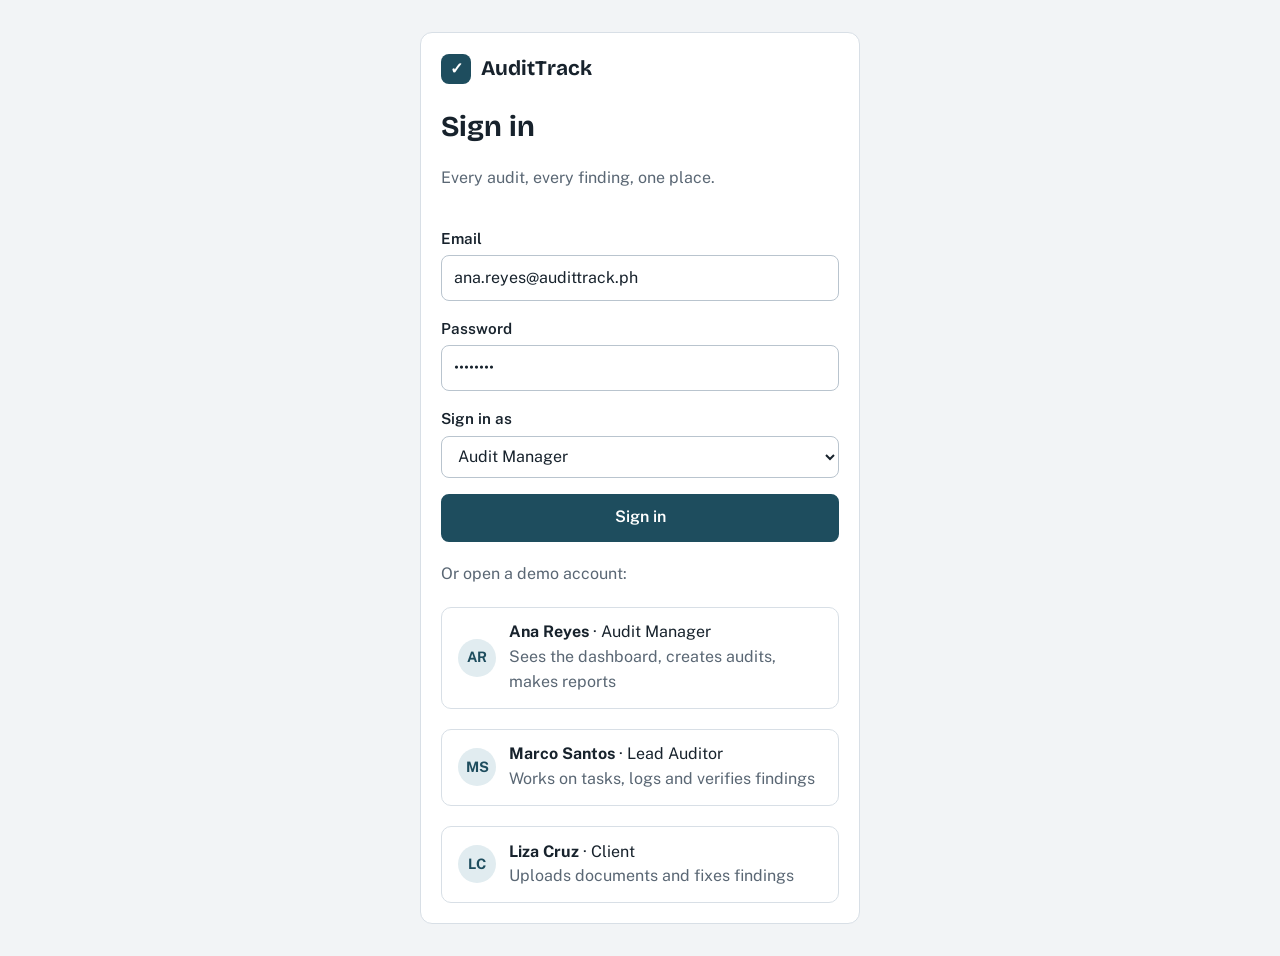
==== index.html @ 6f2d4442 "Add files via upload AuditTrack Demo" ====
<!DOCTYPE html>
<html lang="en">
<head>
  <meta charset="UTF-8">
  <meta name="viewport" content="width=device-width, initial-scale=1">
  <title>Sign in | AuditTrack</title>
  <meta name="description" content="AuditTrack keeps every audit, document, and finding in one place.">
  <link rel="preconnect" href="https://fonts.googleapis.com">
  <link rel="preconnect" href="https://fonts.gstatic.com" crossorigin>
  <link href="https://fonts.googleapis.com/css2?family=Bricolage+Grotesque:wght@600;700&family=IBM+Plex+Mono:wght@500&family=Public+Sans:wght@400;600;700&display=swap" rel="stylesheet">
  <link rel="stylesheet" href="style.css">
</head>
<body>
  <main class="login">
    <div class="card login-card">
      <a class="brand" href="index.html"><span class="brand-mark" aria-hidden="true">&#10003;</span>AuditTrack</a>
      <div>
        <h1>Sign in</h1>
        <p class="muted">Every audit, every finding, one place.</p>
      </div>

      <!-- The sign-in form. script.js sends you to the right page based on the role you pick. -->
      <form id="login-form">
        <div>
          <label for="email">Email</label>
          <input id="email" name="email" type="email" value="ana.reyes@audittrack.ph">
        </div>
        <div>
          <label for="password">Password</label>
          <input id="password" name="password" type="password" value="demo1234">
        </div>
        <div>
          <label for="role">Sign in as</label>
          <select id="role" name="role">
            <option value="dashboard.html">Audit Manager</option>
            <option value="audit.html">Auditor</option>
            <option value="portal.html">Client</option>
          </select>
        </div>
        <button class="btn" type="submit">Sign in</button>
      </form>

      <p class="muted" style="margin:0">Or open a demo account:</p>
      <a class="account" href="dashboard.html">
        <span class="avatar">AR</span>
        <span><strong>Ana Reyes</strong> &middot; Audit Manager<br><span class="muted">Sees the dashboard, creates audits, makes reports</span></span>
      </a>
      <a class="account" href="audit.html">
        <span class="avatar">MS</span>
        <span><strong>Marco Santos</strong> &middot; Lead Auditor<br><span class="muted">Works on tasks, logs and verifies findings</span></span>
      </a>
      <a class="account" href="portal.html">
        <span class="avatar">LC</span>
        <span><strong>Liza Cruz</strong> &middot; Client<br><span class="muted">Uploads documents and fixes findings</span></span>
      </a>
    </div>
  </main>
  <script src="script.js"></script>
</body>
</html>
---- style.css ----
/* AuditTrack - shared stylesheet
   Every page uses this one file, so a change here changes the whole site. */

/* ---------- 1. Colors and fonts (change these to restyle everything) ---------- */
:root {
  --ink: #17222C;      /* main text */
  --paper: #F2F4F6;    /* page background */
  --white: #FFFFFF;    /* cards */
  --muted: #5A6774;    /* quiet text */
  --line: #D8DFE6;     /* borders */
  --brand: #1E4D5E;    /* AuditTrack teal: buttons, header, links */
  --brand-soft: #E1ECF0;
  /* status colors: each one means something */
  --good: #2C7A4B;  --good-soft: #E2F1E8;   /* done, verified, closed */
  --warn: #94600F;  --warn-soft: #FBEFD9;   /* due soon, medium risk */
  --crit: #B03636;  --crit-soft: #F8E3E3;   /* overdue, high risk, open */
  --info: #2D639E;  --info-soft: #E2ECF7;   /* planning, low risk */
  --head: "Bricolage Grotesque", "Segoe UI", Arial, sans-serif;
  --body: "Public Sans", "Segoe UI", Arial, sans-serif;
  --mono: "IBM Plex Mono", Consolas, monospace;
}
* { box-sizing: border-box; }
body {
  margin: 0;
  font-family: var(--body);
  font-size: 1rem;
  line-height: 1.55;
  color: var(--ink);
  background: var(--paper);
}
img { max-width: 100%; display: block; }
a { color: var(--brand); }
a:focus-visible, button:focus-visible, input:focus-visible,
textarea:focus-visible, select:focus-visible, summary:focus-visible {
  outline: 3px solid var(--warn);
  outline-offset: 2px;
}
.wrap { width: min(1160px, 100% - 2.5rem); margin-inline: auto; }
.ref { font-family: var(--mono); font-size: .88rem; color: var(--muted); }
td.ref { white-space: nowrap; }
.muted { color: var(--muted); }

/* ---------- 2. Header and navigation ---------- */
.site-header {
  background: var(--brand);
  color: var(--white);
  position: sticky; top: 0; z-index: 10;
}
.nav { display: flex; align-items: center; justify-content: space-between; min-height: 64px; gap: 1rem; }
.brand {
  display: flex; align-items: center; gap: .6rem;
  font-family: var(--head); font-weight: 700; font-size: 1.3rem;
  color: var(--white); text-decoration: none;
}
.brand-mark {
  width: 30px; height: 30px; border-radius: 8px;
  background: var(--white); color: var(--brand);
  display: grid; place-items: center; font-size: 1rem; font-weight: 800;
}
.menu { display: flex; gap: .25rem; list-style: none; margin: 0; padding: 0; }
.menu a {
  display: block; padding: .45rem .85rem; border-radius: 8px;
  color: #CFE0E6; text-decoration: none; font-weight: 600;
}
.menu a:hover { color: var(--white); background: rgba(255,255,255,.1); }
.menu a[aria-current="page"] { background: var(--white); color: var(--brand); }
.menu-toggle {
  display: none; border: 1px solid rgba(255,255,255,.4); background: transparent; color: var(--white);
  border-radius: 8px; padding: .4rem .8rem; font: inherit; font-weight: 600; cursor: pointer;
}
.user { font-size: .9rem; color: #CFE0E6; white-space: nowrap; }

/* ---------- 3. Page title area ---------- */
.page-head { padding: 2.25rem 0 1.25rem; }
.page-head h1 {
  font-family: var(--head); font-weight: 700; font-size: clamp(1.8rem, 4vw, 2.5rem);
  line-height: 1.1; margin: 0 0 .4rem;
}
.page-head p { color: var(--muted); margin: 0; max-width: 65ch; }
main { padding-bottom: 3rem; }
.stack { display: grid; gap: 1.25rem; }

/* ---------- 4. Cards, buttons, pills ---------- */
.card {
  background: var(--white); border: 1px solid var(--line);
  border-radius: 12px; padding: 1.25rem; min-width: 0;
}
.card h2 { font-family: var(--head); font-size: 1.15rem; margin: 0 0 1rem; }
.card-head { display: flex; justify-content: space-between; align-items: center; gap: 1rem; flex-wrap: wrap; margin-bottom: 1rem; }
.card-head h2 { margin: 0; }

.btn {
  display: inline-block; padding: .6rem 1.1rem; border-radius: 8px;
  background: var(--brand); color: var(--white); text-decoration: none;
  border: 2px solid var(--brand); cursor: pointer; font: inherit; font-weight: 600;
  position: relative;
}
.btn:hover { filter: brightness(1.15); }
.btn.ghost { background: var(--white); color: var(--brand); }
.btn.good { background: var(--good); border-color: var(--good); }
.btn.danger { background: var(--white); color: var(--crit); border-color: var(--crit); }
.btn.small { padding: .3rem .75rem; font-size: .9rem; }
.btn-row { display: flex; gap: .6rem; flex-wrap: wrap; align-items: center; }
/* hides the real file picker inside an Upload button */
.btn input[type="file"] { position: absolute; inset: 0; opacity: 0; cursor: pointer; }

.pill {
  display: inline-block; padding: .1rem .65rem; border-radius: 999px;
  font-size: .82rem; font-weight: 700; white-space: nowrap;
  background: var(--paper); color: var(--muted);
}
.pill.good { background: var(--good-soft); color: var(--good); }
.pill.warn { background: var(--warn-soft); color: var(--warn); }
.pill.crit { background: var(--crit-soft); color: var(--crit); }
.pill.info { background: var(--info-soft); color: var(--info); }
.pill.brand { background: var(--brand-soft); color: var(--brand); }

/* ---------- 5. Dashboard ---------- */
.stats { display: grid; grid-template-columns: repeat(4, 1fr); gap: 1rem; }
.stat .number { font-family: var(--head); font-size: 2.2rem; font-weight: 700; line-height: 1; }
.stat .label { color: var(--muted); margin-top: .4rem; font-size: .92rem; }
.stat.alert .number { color: var(--crit); }
.grid-3 { display: grid; grid-template-columns: repeat(3, 1fr); gap: 1rem; }
.grid-2 { display: grid; grid-template-columns: repeat(2, 1fr); gap: 1rem; }

/* simple bar chart: the width of .fill is set in the HTML, e.g. style="width: 50%" */
.bars { display: grid; gap: .7rem; }
.bar { display: grid; grid-template-columns: 120px 1fr 24px; gap: .6rem; align-items: center; font-size: .92rem; }
.track { height: 10px; background: var(--paper); border-radius: 5px; overflow: hidden; }
.fill { height: 100%; background: var(--brand); border-radius: 5px; }
.fill.crit { background: var(--crit); }
.fill.warn { background: var(--warn); }
.fill.info { background: var(--info); }
.fill.good { background: var(--good); }
.bar b { text-align: right; }

/* ---------- 6. Tables ---------- */
.table-wrap { overflow-x: auto; }
table { width: 100%; border-collapse: collapse; }
th {
  text-align: left; font-size: .78rem; text-transform: uppercase; letter-spacing: .06em;
  color: var(--muted); padding: .55rem .7rem; border-bottom: 1px solid var(--line); white-space: nowrap;
}
td { padding: .7rem; border-bottom: 1px solid var(--line); vertical-align: middle; }
tbody tr:last-child td { border-bottom: 0; }
tbody tr:hover td { background: var(--paper); }

/* ---------- 7. Lists (tasks, documents) ---------- */
.list { list-style: none; margin: 0; padding: 0; }
.list li {
  display: flex; align-items: center; gap: .8rem; justify-content: space-between;
  padding: .75rem 0; border-bottom: 1px solid var(--line);
}
.list li:last-child { border-bottom: 0; }
.list .text { flex: 1; min-width: 0; }
.list .small { font-size: .88rem; color: var(--muted); }
.task input[type="checkbox"] { width: 20px; height: 20px; accent-color: var(--brand); cursor: pointer; flex: none; }
.task.done strong { text-decoration: line-through; color: var(--muted); }

.progress { display: flex; align-items: center; gap: .7rem; margin-bottom: .5rem; font-size: .92rem; }
.progress .track { flex: 1; }

/* ---------- 8. Audit page: stages and tabs ---------- */
.stages { display: grid; grid-template-columns: repeat(5, 1fr); gap: .4rem; list-style: none; padding: 0; margin: 1rem 0 0; }
.stages li { padding: .5rem .7rem; border-radius: 8px; background: var(--paper); color: var(--muted); font-weight: 600; font-size: .9rem; }
.stages li.done { background: var(--brand-soft); color: var(--brand); }
.stages li.now { background: var(--brand); color: var(--white); }

.tabs { display: flex; gap: .25rem; border-bottom: 1px solid var(--line); overflow-x: auto; }
.tab {
  background: none; border: 0; border-bottom: 3px solid transparent;
  padding: .7rem 1rem; font: inherit; font-weight: 600; color: var(--muted); cursor: pointer; white-space: nowrap;
}
.tab.active { color: var(--ink); border-bottom-color: var(--brand); }
.panel[hidden] { display: none; }

/* ---------- 9. Finding cards ---------- */
.finding {
  border: 1px solid var(--line); border-left: 5px solid var(--info);
  border-radius: 10px; padding: 1rem 1.1rem; background: var(--white);
  display: grid; gap: .5rem;
}
.finding.high { border-left-color: var(--crit); }
.finding.medium { border-left-color: var(--warn); }
.finding h3 { margin: 0; font-size: 1.05rem; }
.finding p { margin: 0; }
.finding .top { display: flex; justify-content: space-between; gap: .5rem; flex-wrap: wrap; }
.action { background: var(--paper); border-radius: 8px; padding: .7rem .9rem; font-size: .95rem; }
.action b { font-size: .75rem; text-transform: uppercase; letter-spacing: .06em; color: var(--muted); display: block; }
.reply { border-left: 3px solid var(--brand); padding-left: .7rem; margin-top: .5rem; }

/* ---------- 10. Forms ---------- */
form { display: grid; gap: 1rem; }
.form-grid { display: grid; grid-template-columns: 1fr 1fr; gap: 1rem; }
.form-grid .full { grid-column: 1 / -1; }
label { font-weight: 600; display: block; margin-bottom: .3rem; font-size: .95rem; }
input, select, textarea {
  width: 100%; font: inherit; padding: .6rem .75rem; border-radius: 8px;
  border: 1px solid #B9C4CE; background: var(--white); color: var(--ink);
}
textarea { min-height: 90px; resize: vertical; }
fieldset { border: 1px solid var(--line); border-radius: 8px; padding: .7rem 1rem; margin: 0; }
legend { font-weight: 600; padding: 0 .3rem; }
label.choice { display: flex; align-items: center; gap: .5rem; font-weight: 400; margin: .2rem 0; }
label.choice input { width: auto; }
details > summary { cursor: pointer; list-style: none; }
details > summary::-webkit-details-marker { display: none; }
details[open] > summary { margin-bottom: 1rem; }
.inset { background: var(--paper); border-radius: 10px; padding: 1rem; }

/* ---------- 11. Login page ---------- */
.login { min-height: 100vh; display: grid; place-items: center; padding: 2rem 1.25rem; }
.login-card { width: 100%; max-width: 440px; display: grid; gap: 1.25rem; }
.login-card .brand { color: var(--ink); }
.login-card .brand-mark { background: var(--brand); color: var(--white); }
.login-card h1 { font-family: var(--head); margin: 0; font-size: 1.8rem; }
.account {
  display: flex; gap: .8rem; align-items: center; text-decoration: none; color: var(--ink);
  border: 1px solid var(--line); border-radius: 10px; padding: .8rem 1rem;
}
.account:hover { border-color: var(--brand); background: var(--paper); }
.avatar {
  width: 38px; height: 38px; border-radius: 50%; flex: none;
  background: var(--brand-soft); color: var(--brand);
  display: grid; place-items: center; font-weight: 700; font-size: .9rem;
}

/* ---------- 12. Report preview ---------- */
.report { border: 2px dashed var(--line); }
.report-nums { display: grid; grid-template-columns: repeat(4, 1fr); gap: .7rem; margin: 1rem 0; }
.report-nums div { background: var(--paper); border-radius: 8px; padding: .7rem; }
.report-nums b { display: block; font-size: 1.3rem; }

/* ---------- 13. Pop-up message (toast) ---------- */
.toast {
  position: fixed; left: 50%; bottom: 24px; transform: translateX(-50%);
  background: var(--ink); color: var(--white); padding: .7rem 1.1rem; border-radius: 8px;
  font-weight: 600; opacity: 0; pointer-events: none; transition: opacity .2s;
  max-width: calc(100% - 2rem); z-index: 50;
}
.toast.show { opacity: 1; }

/* ---------- 14. Footer ---------- */
.site-footer { background: var(--ink); color: #B8C3CC; padding: 1.75rem 0; font-size: .92rem; }
.site-footer .wrap { display: flex; justify-content: space-between; gap: 1rem; flex-wrap: wrap; }
.site-footer p { margin: 0; }

/* ---------- 15. Phones and tablets ---------- */
@media (max-width: 900px) {
  .stats { grid-template-columns: 1fr 1fr; }
  .grid-3, .grid-2 { grid-template-columns: 1fr; }
  .report-nums { grid-template-columns: 1fr 1fr; }
}
@media (max-width: 720px) {
  .menu-toggle { display: block; }
  .user { display: none; }
  .menu {
    display: none; position: absolute; left: 0; right: 0; top: 64px;
    flex-direction: column; background: var(--brand); padding: .5rem 1.25rem 1rem;
  }
  .menu.open { display: flex; }
  .form-grid { grid-template-columns: 1fr; }
  .stages { grid-template-columns: 1fr 1fr; }
}
@media (prefers-reduced-motion: reduce) { .toast { transition: none; } }
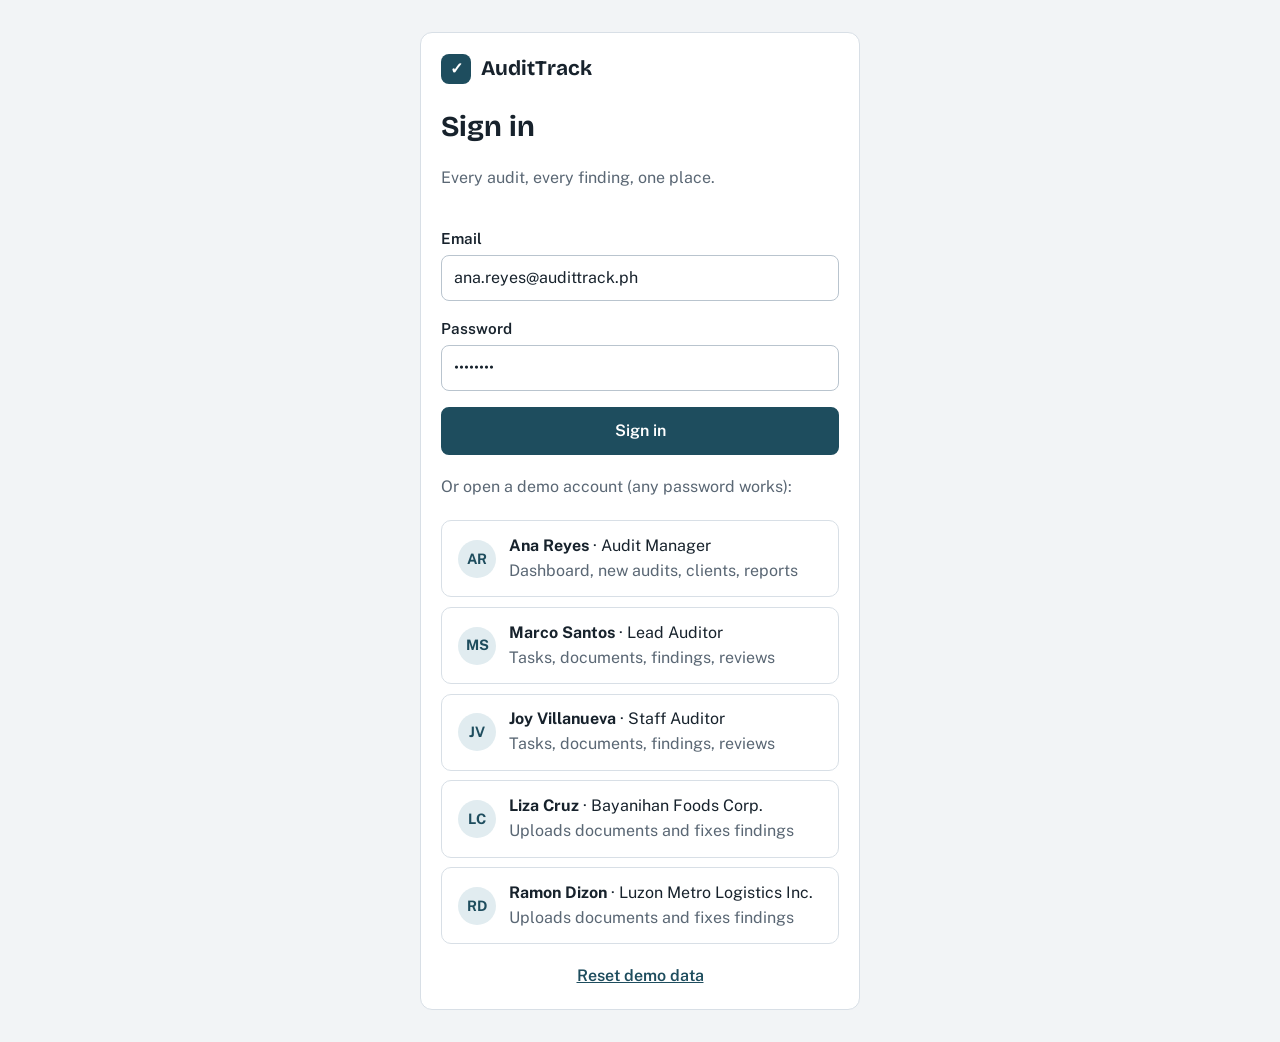
==== commit de064c32: "Add files via upload AuditTrack Demo" ====
--- a/index.html
+++ b/index.html
@@ -10,7 +10,7 @@
   <link href="https://fonts.googleapis.com/css2?family=Bricolage+Grotesque:wght@600;700&family=IBM+Plex+Mono:wght@500&family=Public+Sans:wght@400;600;700&display=swap" rel="stylesheet">
   <link rel="stylesheet" href="style.css">
 </head>
-<body>
+<body data-page="login" data-roles="">
   <main class="login">
     <div class="card login-card">
       <a class="brand" href="index.html"><span class="brand-mark" aria-hidden="true">&#10003;</span>AuditTrack</a>
@@ -19,42 +19,28 @@
         <p class="muted">Every audit, every finding, one place.</p>
       </div>
 
-      <!-- The sign-in form. script.js sends you to the right page based on the role you pick. -->
-      <form id="login-form">
+      <form id="login-form" novalidate>
         <div>
           <label for="email">Email</label>
-          <input id="email" name="email" type="email" value="ana.reyes@audittrack.ph">
+          <input id="email" name="email" type="email" value="ana.reyes@audittrack.ph" autocomplete="username">
         </div>
         <div>
           <label for="password">Password</label>
-          <input id="password" name="password" type="password" value="demo1234">
+          <input id="password" name="password" type="password" value="demo1234" autocomplete="current-password">
         </div>
-        <div>
-          <label for="role">Sign in as</label>
-          <select id="role" name="role">
-            <option value="dashboard.html">Audit Manager</option>
-            <option value="audit.html">Auditor</option>
-            <option value="portal.html">Client</option>
-          </select>
-        </div>
+        <p class="form-error" id="login-error"></p>
         <button class="btn" type="submit">Sign in</button>
       </form>
 
-      <p class="muted" style="margin:0">Or open a demo account:</p>
-      <a class="account" href="dashboard.html">
-        <span class="avatar">AR</span>
-        <span><strong>Ana Reyes</strong> &middot; Audit Manager<br><span class="muted">Sees the dashboard, creates audits, makes reports</span></span>
-      </a>
-      <a class="account" href="audit.html">
-        <span class="avatar">MS</span>
-        <span><strong>Marco Santos</strong> &middot; Lead Auditor<br><span class="muted">Works on tasks, logs and verifies findings</span></span>
-      </a>
-      <a class="account" href="portal.html">
-        <span class="avatar">LC</span>
-        <span><strong>Liza Cruz</strong> &middot; Client<br><span class="muted">Uploads documents and fixes findings</span></span>
-      </a>
+      <p class="muted" style="margin:0">Or open a demo account (any password works):</p>
+      <!-- script.js lists the demo accounts here -->
+      <div class="stack-sm" id="demo-accounts"></div>
+
+      <button class="link-btn" id="reset-data" type="button">Reset demo data</button>
     </div>
   </main>
+  <div class="toast" id="toast" role="status" aria-live="polite"></div>
+  <script src="data.js"></script>
   <script src="script.js"></script>
 </body>
 </html>
--- a/style.css
+++ b/style.css
@@ -68,7 +68,40 @@
   display: none; border: 1px solid rgba(255,255,255,.4); background: transparent; color: var(--white);
   border-radius: 8px; padding: .4rem .8rem; font: inherit; font-weight: 600; cursor: pointer;
 }
-.user { font-size: .9rem; color: #CFE0E6; white-space: nowrap; }
+.header-right { display: flex; align-items: center; gap: .75rem; }
+.user { display: flex; align-items: center; gap: .5rem; font-size: .92rem; color: #CFE0E6; white-space: nowrap; }
+.btn.on-dark { background: transparent; border-color: rgba(255,255,255,.45); color: var(--white); }
+.btn.on-dark:hover { background: rgba(255,255,255,.12); filter: none; }
+
+/* notifications bell and its drop-down box */
+.bell-wrap { position: relative; }
+.bell {
+  position: relative; background: transparent; border: 0; color: var(--white);
+  padding: .4rem; border-radius: 8px; cursor: pointer; display: grid; place-items: center;
+}
+.bell:hover { background: rgba(255,255,255,.12); }
+.badge {
+  position: absolute; top: -4px; right: -6px; min-width: 19px; height: 19px; padding: 0 5px;
+  border-radius: 999px; background: var(--crit); color: var(--white);
+  font-size: .72rem; font-weight: 700; display: grid; place-items: center;
+}
+.dropdown {
+  position: absolute; right: 0; top: calc(100% + 10px); width: min(360px, 88vw);
+  background: var(--white); color: var(--ink); border: 1px solid var(--line); border-radius: 12px;
+  box-shadow: 0 14px 34px rgba(10, 20, 30, .2); padding: .5rem; z-index: 30;
+}
+.dropdown-head { display: flex; justify-content: space-between; align-items: center; padding: .35rem .6rem .6rem; }
+.note {
+  display: block; width: 100%; text-align: left; background: none; border: 0; font: inherit; font-size: .92rem;
+  color: var(--ink); padding: .6rem; border-radius: 8px; cursor: pointer;
+}
+.note:hover { background: var(--paper); }
+.note.unread { font-weight: 700; }
+.note.unread::before {
+  content: ""; display: inline-block; width: 8px; height: 8px; border-radius: 50%;
+  background: var(--brand); margin-right: .45rem; vertical-align: middle;
+}
+.note-empty { padding: .6rem; margin: 0; }
 
 /* ---------- 3. Page title area ---------- */
 .page-head { padding: 2.25rem 0 1.25rem; }
@@ -76,7 +109,11 @@
   font-family: var(--head); font-weight: 700; font-size: clamp(1.8rem, 4vw, 2.5rem);
   line-height: 1.1; margin: 0 0 .4rem;
 }
-.page-head p { color: var(--muted); margin: 0; max-width: 65ch; }
+.page-head p { color: var(--muted); margin: 0; max-width: 70ch; }
+.back { display: inline-block; margin-bottom: .75rem; font-weight: 600; text-decoration: none; }
+.back:hover { text-decoration: underline; }
+.eng-head { display: flex; justify-content: space-between; align-items: flex-start; gap: 1rem; flex-wrap: wrap; }
+.stack-sm { display: grid; gap: .6rem; }
 main { padding-bottom: 3rem; }
 .stack { display: grid; gap: 1.25rem; }
 
@@ -92,7 +129,7 @@
 .btn {
   display: inline-block; padding: .6rem 1.1rem; border-radius: 8px;
   background: var(--brand); color: var(--white); text-decoration: none;
-  border: 2px solid var(--brand); cursor: pointer; font: inherit; font-weight: 600;
+  border: 2px solid var(--brand); cursor: pointer; font: inherit; font-weight: 600; white-space: nowrap;
   position: relative;
 }
 .btn:hover { filter: brightness(1.15); }
@@ -117,6 +154,8 @@
 
 /* ---------- 5. Dashboard ---------- */
 .stats { display: grid; grid-template-columns: repeat(4, 1fr); gap: 1rem; }
+a.stat { text-decoration: none; color: var(--ink); }
+a.stat:hover { border-color: var(--brand); }
 .stat .number { font-family: var(--head); font-size: 2.2rem; font-weight: 700; line-height: 1; }
 .stat .label { color: var(--muted); margin-top: .4rem; font-size: .92rem; }
 .stat.alert .number { color: var(--crit); }
@@ -144,6 +183,21 @@
 td { padding: .7rem; border-bottom: 1px solid var(--line); vertical-align: middle; }
 tbody tr:last-child td { border-bottom: 0; }
 tbody tr:hover td { background: var(--paper); }
+tr.row-link { cursor: pointer; }
+td.num, th.num { text-align: right; font-variant-numeric: tabular-nums; }
+
+/* filter chips and search box */
+.chips { display: flex; flex-wrap: wrap; gap: .4rem; }
+.chip {
+  font: inherit; font-size: .88rem; font-weight: 600; cursor: pointer;
+  border: 1px solid var(--line); background: var(--white); color: var(--muted);
+  padding: .3rem .8rem; border-radius: 999px;
+}
+.chip:hover { border-color: var(--brand); }
+.chip[aria-pressed="true"] { background: var(--brand); border-color: var(--brand); color: var(--white); }
+.search { max-width: 280px; }
+.empty { color: var(--muted); text-align: center; padding: 1.25rem; margin: 0; border: 1px dashed var(--line); border-radius: 10px; width: 100%; }
+.callout { background: var(--brand-soft); border-radius: 12px; padding: .9rem 1.2rem; }
 
 /* ---------- 7. Lists (tasks, documents) ---------- */
 .list { list-style: none; margin: 0; padding: 0; }
@@ -159,6 +213,7 @@
 
 .progress { display: flex; align-items: center; gap: .7rem; margin-bottom: .5rem; font-size: .92rem; }
 .progress .track { flex: 1; }
+.progress span { min-width: 130px; }
 
 /* ---------- 8. Audit page: stages and tabs ---------- */
 .stages { display: grid; grid-template-columns: repeat(5, 1fr); gap: .4rem; list-style: none; padding: 0; margin: 1rem 0 0; }
@@ -172,6 +227,7 @@
   padding: .7rem 1rem; font: inherit; font-weight: 600; color: var(--muted); cursor: pointer; white-space: nowrap;
 }
 .tab.active { color: var(--ink); border-bottom-color: var(--brand); }
+.tab .count { font-size: .75rem; background: var(--paper); border-radius: 999px; padding: 0 .45rem; margin-left: .2rem; }
 .panel[hidden] { display: none; }
 
 /* ---------- 9. Finding cards ---------- */
@@ -186,8 +242,13 @@
 .finding p { margin: 0; }
 .finding .top { display: flex; justify-content: space-between; gap: .5rem; flex-wrap: wrap; }
 .action { background: var(--paper); border-radius: 8px; padding: .7rem .9rem; font-size: .95rem; }
+.action .pill { background: var(--white); }
 .action b { font-size: .75rem; text-transform: uppercase; letter-spacing: .06em; color: var(--muted); display: block; }
 .reply { border-left: 3px solid var(--brand); padding-left: .7rem; margin-top: .5rem; }
+.reply.returned { border-left-color: var(--crit); }
+.verified { color: var(--good); font-weight: 700; margin: .4rem 0 0; }
+.finding .small { font-size: .88rem; margin: 0; }
+.reject-form { background: var(--crit-soft); border-radius: 8px; padding: .8rem; gap: .6rem; }
 
 /* ---------- 10. Forms ---------- */
 form { display: grid; gap: 1rem; }
@@ -206,7 +267,11 @@
 details > summary { cursor: pointer; list-style: none; }
 details > summary::-webkit-details-marker { display: none; }
 details[open] > summary { margin-bottom: 1rem; }
-.inset { background: var(--paper); border-radius: 10px; padding: 1rem; }
+.inset { background: var(--paper); border-radius: 10px; padding: 1rem; margin-bottom: 1rem; }
+.finding .inset { margin-bottom: 0; }
+.form-error { color: var(--crit); font-weight: 600; margin: 0; min-height: 0; }
+.form-error:empty { display: none; }
+.link-btn { background: none; border: 0; padding: 0; font: inherit; font-weight: 600; color: var(--brand); cursor: pointer; text-decoration: underline; }
 
 /* ---------- 11. Login page ---------- */
 .login { min-height: 100vh; display: grid; place-items: center; padding: 2rem 1.25rem; }
@@ -215,6 +280,7 @@
 .login-card .brand-mark { background: var(--brand); color: var(--white); }
 .login-card h1 { font-family: var(--head); margin: 0; font-size: 1.8rem; }
 .account {
+  width: 100%; font: inherit; text-align: left; background: var(--white); cursor: pointer;
   display: flex; gap: .8rem; align-items: center; text-decoration: none; color: var(--ink);
   border: 1px solid var(--line); border-radius: 10px; padding: .8rem 1rem;
 }
@@ -224,12 +290,14 @@
   background: var(--brand-soft); color: var(--brand);
   display: grid; place-items: center; font-weight: 700; font-size: .9rem;
 }
+.avatar.small { width: 28px; height: 28px; font-size: .75rem; }
 
 /* ---------- 12. Report preview ---------- */
 .report { border: 2px dashed var(--line); }
 .report-nums { display: grid; grid-template-columns: repeat(4, 1fr); gap: .7rem; margin: 1rem 0; }
 .report-nums div { background: var(--paper); border-radius: 8px; padding: .7rem; }
 .report-nums b { display: block; font-size: 1.3rem; }
+.report h3 { font-family: var(--head); margin: 1.25rem 0 .5rem; }
 
 /* ---------- 13. Pop-up message (toast) ---------- */
 .toast {
@@ -253,7 +321,11 @@
 }
 @media (max-width: 720px) {
   .menu-toggle { display: block; }
+  .nav { gap: .5rem; }
+  .brand { font-size: 1.1rem; }
+  .header-right { gap: .4rem; }
   .user { display: none; }
+  .search { max-width: none; }
   .menu {
     display: none; position: absolute; left: 0; right: 0; top: 64px;
     flex-direction: column; background: var(--brand); padding: .5rem 1.25rem 1rem;
@@ -263,3 +335,11 @@
   .stages { grid-template-columns: 1fr 1fr; }
 }
 @media (prefers-reduced-motion: reduce) { .toast { transition: none; } }
+
+/* ---------- 16. Printing a report (Print / Save as PDF) ---------- */
+@media print {
+  .site-header, .site-footer, .no-print, .toast { display: none !important; }
+  body { background: #fff; }
+  .report { border: 0; padding: 0; }
+  .wrap { width: 100%; }
+}
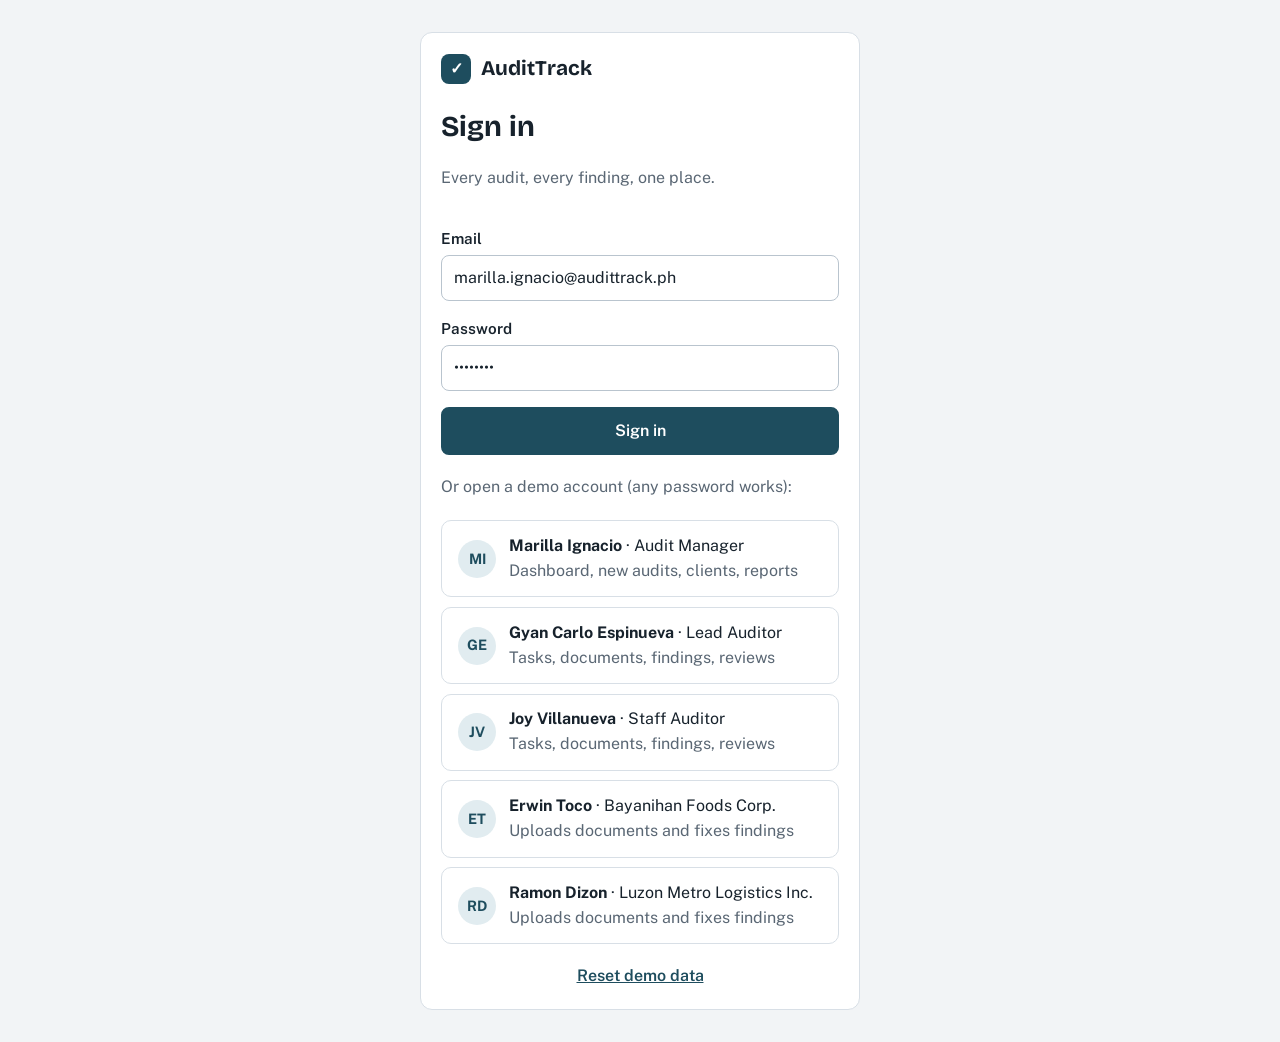
==== commit 153d0617: "Add files via upload" ====
--- a/index.html
+++ b/index.html
@@ -22,7 +22,7 @@
       <form id="login-form" novalidate>
         <div>
           <label for="email">Email</label>
-          <input id="email" name="email" type="email" value="ana.reyes@audittrack.ph" autocomplete="username">
+          <input id="email" name="email" type="email" value="marilla.ignacio@audittrack.ph" autocomplete="username">
         </div>
         <div>
           <label for="password">Password</label>
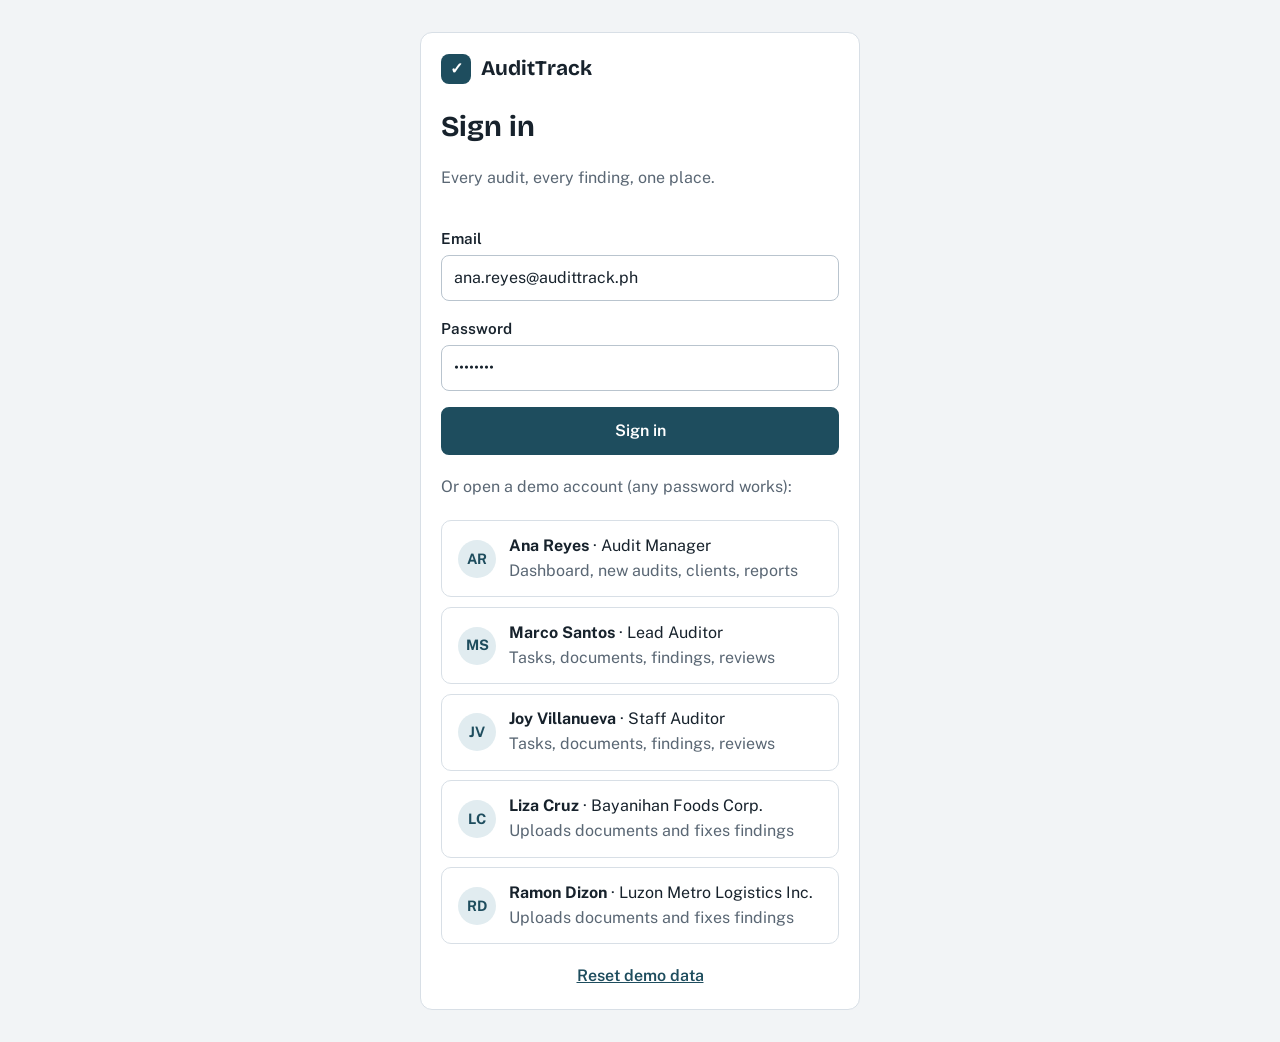
==== commit 0b91cf76: "Add files via upload" ====
--- a/index.html
+++ b/index.html
@@ -22,7 +22,7 @@
       <form id="login-form" novalidate>
         <div>
           <label for="email">Email</label>
-          <input id="email" name="email" type="email" value="marilla.ignacio@audittrack.ph" autocomplete="username">
+          <input id="email" name="email" type="email" value="ana.reyes@audittrack.ph" autocomplete="username">
         </div>
         <div>
           <label for="password">Password</label>
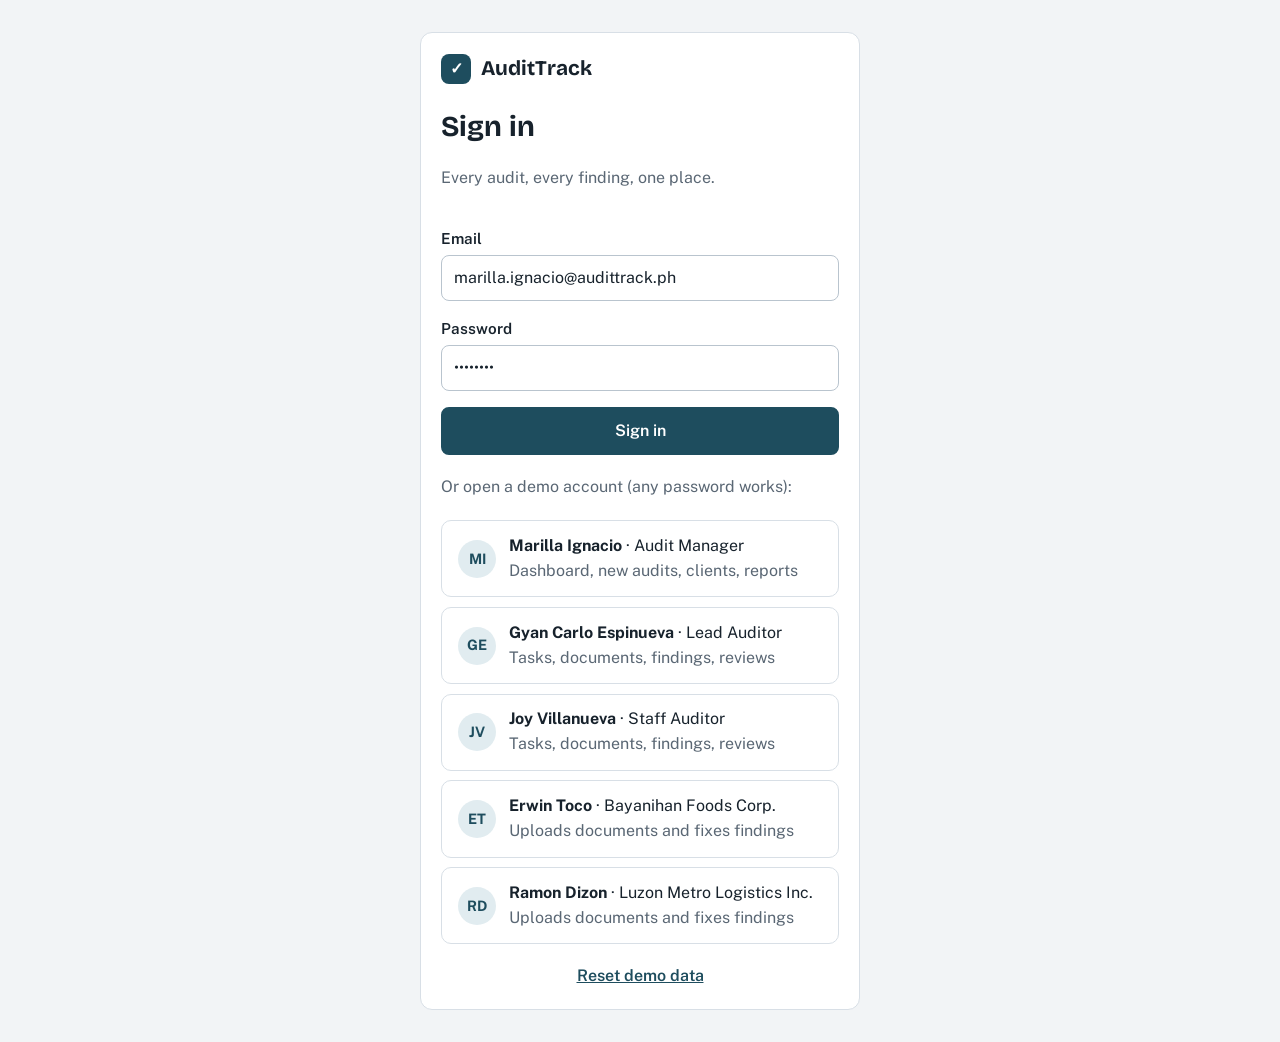
==== commit fefb933c: "Add files via upload" ====
--- a/index.html
+++ b/index.html
@@ -22,7 +22,7 @@
       <form id="login-form" novalidate>
         <div>
           <label for="email">Email</label>
-          <input id="email" name="email" type="email" value="ana.reyes@audittrack.ph" autocomplete="username">
+          <input id="email" name="email" type="email" value="marilla.ignacio@audittrack.ph" autocomplete="username">
         </div>
         <div>
           <label for="password">Password</label>
